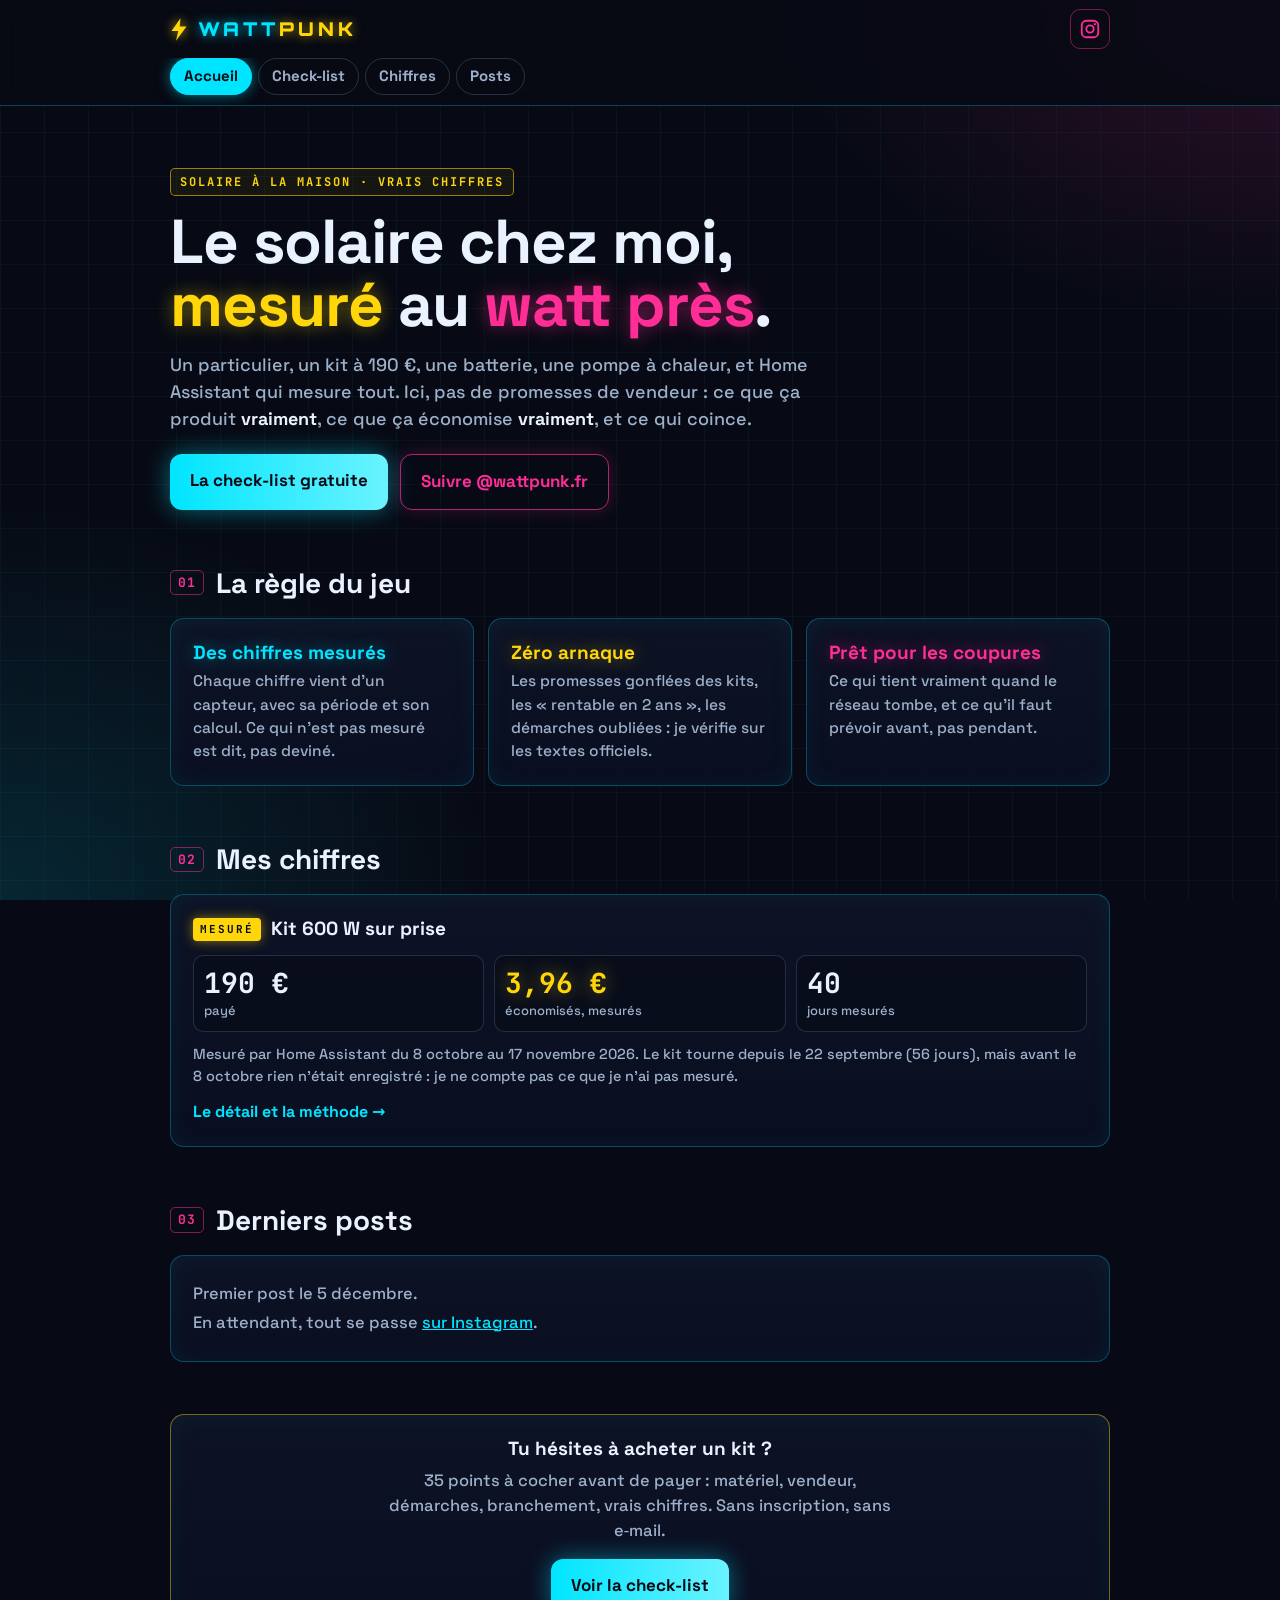
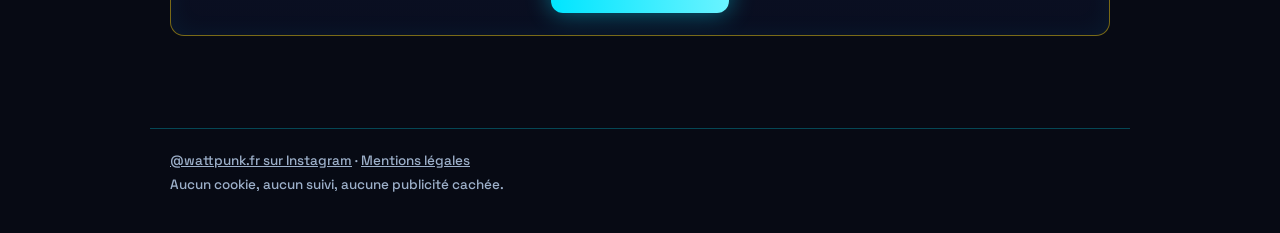
==== index.html @ 7ee6681b "Site WATTPUNK : accueil, check-list, chiffres, posts, mentions légales Co-Authored-By: Claude Opus 5" ====
<!doctype html>
<html lang="fr">
<head>
<meta charset="utf-8">
<meta name="viewport" content="width=device-width, initial-scale=1">
<title>WATTPUNK · Le solaire chez moi, mesuré au watt près</title>
<meta name="description" content="Énergie solaire à la maison avec les vrais chiffres de Home Assistant : kit sur prise, batterie, pompe à chaleur, coupures de courant. Check-list gratuite pour acheter un kit sans arnaque.">
<link rel="canonical" href="https://wattpunk.github.io/">
<link rel="icon" href="/assets/favicon.svg" type="image/svg+xml">
<meta name="theme-color" content="#070A14">
<meta property="og:type" content="website">
<meta property="og:locale" content="fr_FR">
<meta property="og:site_name" content="WATTPUNK">
<meta property="og:title" content="WATTPUNK · Le solaire chez moi, mesuré au watt près">
<meta property="og:description" content="Énergie solaire à la maison avec les vrais chiffres de Home Assistant : kit sur prise, batterie, pompe à chaleur, coupures de courant. Check-list gratuite pour acheter un kit sans arnaque.">
<meta property="og:url" content="https://wattpunk.github.io/">
<meta property="og:image" content="https://wattpunk.github.io/assets/og.jpg">
<meta name="twitter:card" content="summary_large_image">
<link rel="preload" href="/assets/fonts/space-grotesk-latin-500-normal.woff2" as="font" type="font/woff2" crossorigin>
<link rel="stylesheet" href="/assets/site.css">
</head>
<body>
<header class="tete">
  <div class="barre">
    <a class="logo" href="/" aria-label="WATTPUNK, accueil"><svg class="eclair" viewBox="0 0 24 30" aria-hidden="true"><path d="M14 0 L2 17 H11 L8 30 L22 11 H13 Z" fill="#FFD60A"/></svg><span>WATT<b>PUNK</b></span></a>
    <a class="insta-ico" href="https://www.instagram.com/wattpunk.fr/" aria-label="WATTPUNK sur Instagram"><svg viewBox="0 0 24 24" aria-hidden="true"><rect x="3" y="3" width="18" height="18" rx="5" fill="none" stroke="currentColor" stroke-width="2"/><circle cx="12" cy="12" r="4" fill="none" stroke="currentColor" stroke-width="2"/><circle cx="17.3" cy="6.7" r="1.2" fill="currentColor"/></svg></a>
  </div>
  <nav aria-label="Pages"><a href="/" aria-current=page>Accueil</a><a href="/checklist/">Check-list</a><a href="/chiffres/">Chiffres</a><a href="/historique/">Posts</a></nav>
</header>
<main>

<section class="heros">
  <div class="tag">SOLAIRE À LA MAISON · VRAIS CHIFFRES</div>
  <h1>Le solaire chez moi, <span class="j">mesuré</span> au <span class="m">watt près</span>.</h1>
  <p class="chapo">Un particulier, un kit à 190 €, une batterie, une pompe à chaleur, et Home Assistant qui
  mesure tout. Ici, pas de promesses de vendeur : ce que ça produit <b>vraiment</b>, ce que ça économise
  <b>vraiment</b>, et ce qui coince.</p>
  <div class="actions">
    <a class="btn" href="/checklist/">La check-list gratuite</a>
    <a class="btn btn2" href="https://www.instagram.com/wattpunk.fr/">Suivre @wattpunk.fr</a>
  </div>
</section>

<section>
  <h2><span class="num">01</span> La règle du jeu</h2>
  <div class="trois">
    <div class="card"><h3 class="c">Des chiffres mesurés</h3><p>Chaque chiffre vient d'un capteur, avec sa
    période et son calcul. Ce qui n'est pas mesuré est dit, pas deviné.</p></div>
    <div class="card"><h3 class="j">Zéro arnaque</h3><p>Les promesses gonflées des kits, les « rentable en
    2 ans », les démarches oubliées : je vérifie sur les textes officiels.</p></div>
    <div class="card"><h3 class="m">Prêt pour les coupures</h3><p>Ce qui tient vraiment quand le réseau tombe,
    et ce qu'il faut prévoir avant, pas pendant.</p></div>
  </div>
</section>

<section>
  <h2><span class="num">02</span> Mes chiffres</h2>
  <div class="card kit">
  <div class="kit-tete"><span class="pastille">MESURÉ</span><h3>Kit 600 W sur prise</h3></div>
  <div class="tuiles">
    <div class="tuile"><b>190 €</b><span>payé</span></div>
    <div class="tuile"><b class="j">3,96 €</b><span>économisés, mesurés</span></div>
    <div class="tuile"><b>40</b><span>jours mesurés</span></div>
  </div>
  <p class="note">Mesuré par Home Assistant du 8 octobre au 17 novembre 2026.
  Le kit tourne depuis le 22 septembre (56 jours), mais avant le
  8 octobre rien n'était enregistré : je ne compte pas ce que je n'ai pas mesuré.</p>
  <a class="lien" href="/chiffres/">Le détail et la méthode →</a>
</div>
</section>

<section>
  <h2><span class="num">03</span> Derniers posts</h2>
  <div class="vide card"><p>Premier post le 5 décembre.</p><p>En attendant, tout se passe <a href="https://www.instagram.com/wattpunk.fr/">sur Instagram</a>.</p></div>
  
</section>

<section class="card appel">
  <h3>Tu hésites à acheter un kit ?</h3>
  <p>35 points à cocher avant de payer : matériel, vendeur, démarches, branchement, vrais chiffres.
  Sans inscription, sans e‑mail.</p>
  <a class="btn" href="/checklist/">Voir la check-list</a>
</section>
</main>
<footer class="pied">
  <p><a href="https://www.instagram.com/wattpunk.fr/">@wattpunk.fr sur Instagram</a> · <a href="/mentions-legales/">Mentions légales</a></p>
  <p>Aucun cookie, aucun suivi, aucune publicité cachée.</p>
</footer>
</body>
</html>
---- assets/site.css ----
/* WATTPUNK — site public. Même charte que les visuels Instagram (outils/charte.py). */
@font-face { font-family: Orbitron; font-weight: 900; font-display: swap; src: url('fonts/orbitron-latin-900-normal.woff2') format('woff2'); }
@font-face { font-family: Grotesk; font-weight: 500; font-display: swap; src: url('fonts/space-grotesk-latin-500-normal.woff2') format('woff2'); }
@font-face { font-family: Grotesk; font-weight: 700; font-display: swap; src: url('fonts/space-grotesk-latin-700-normal.woff2') format('woff2'); }
@font-face { font-family: Mono; font-weight: 700; font-display: swap; src: url('fonts/jetbrains-mono-latin-700-normal.woff2') format('woff2'); }

:root {
  --nuit: #070A14; --panel: #0E1426; --cyan: #00E5FF; --jaune: #FFD60A; --magenta: #FF2E97;
  --texte: #EAF2FF; --gris: #9DB0CA; --trait: rgba(0, 229, 255, .28);
}
* { box-sizing: border-box; margin: 0; padding: 0; }
html { -webkit-text-size-adjust: 100%; }
body {
  min-height: 100vh; color: var(--texte); font-family: Grotesk, system-ui, sans-serif; font-weight: 500;
  line-height: 1.5; background:
    radial-gradient(800px 520px at 100% 0%, rgba(255, 46, 151, .16), transparent 62%),
    radial-gradient(800px 640px at 0% 100%, rgba(0, 229, 255, .13), transparent 62%),
    linear-gradient(rgba(0, 229, 255, .045) 1px, transparent 1px) 0 0 / 44px 44px,
    linear-gradient(90deg, rgba(0, 229, 255, .045) 1px, transparent 1px) 0 0 / 44px 44px,
    var(--nuit);
  background-attachment: fixed;
}
a { color: var(--cyan); }
b { color: var(--texte); font-weight: 700; }
.j { color: var(--jaune); text-shadow: 0 0 18px rgba(255, 214, 10, .45); }
.m { color: var(--magenta); text-shadow: 0 0 18px rgba(255, 46, 151, .5); }
.c { color: var(--cyan); text-shadow: 0 0 18px rgba(0, 229, 255, .45); }

/* En-tête */
.tete { position: sticky; top: 0; z-index: 10; background: rgba(7, 10, 20, .86);
  backdrop-filter: blur(10px); -webkit-backdrop-filter: blur(10px); border-bottom: 1px solid var(--trait); }
.barre, .tete nav { max-width: 980px; margin: 0 auto; padding: 0 20px; }
.barre { display: flex; align-items: center; justify-content: space-between; height: 58px; }
.logo { display: flex; align-items: center; gap: 10px; text-decoration: none; font-family: Orbitron; font-weight: 900;
  letter-spacing: 4px; font-size: 19px; color: var(--cyan); text-shadow: 0 0 12px rgba(0, 229, 255, .75); }
.logo b { color: var(--jaune); text-shadow: 0 0 12px rgba(255, 214, 10, .65); font-weight: 900; }
.eclair { width: 18px; height: 23px; filter: drop-shadow(0 0 6px rgba(255, 214, 10, .8)); }
.insta-ico { color: var(--magenta); width: 40px; height: 40px; display: grid; place-items: center; border-radius: 10px;
  border: 1px solid rgba(255, 46, 151, .45); }
.insta-ico svg { width: 22px; height: 22px; }
.tete nav { display: flex; gap: 6px; overflow-x: auto; padding-bottom: 10px; scrollbar-width: none; }
.tete nav::-webkit-scrollbar { display: none; }
.tete nav a { flex: none; text-decoration: none; color: var(--gris); font-size: 15px; font-weight: 700;
  padding: 6px 13px; border-radius: 999px; border: 1px solid rgba(143, 163, 191, .25); }
.tete nav a[aria-current] { color: var(--nuit); background: var(--cyan); border-color: var(--cyan);
  box-shadow: 0 0 14px rgba(0, 229, 255, .5); }

/* Contenu */
main { max-width: 980px; margin: 0 auto; padding: 8px 20px 30px; }
section { margin: 38px 0; }
.heros { margin-top: 30px; max-width: 760px; }
.etroit { max-width: 620px; }
.tag { display: inline-block; font-family: Mono; font-weight: 700; font-size: 12px; letter-spacing: 2px;
  color: var(--jaune); border: 1px solid rgba(255, 214, 10, .55); background: rgba(255, 214, 10, .06);
  border-radius: 5px; padding: 4px 9px; }
h1 { font-size: clamp(36px, 9.4vw, 62px); line-height: 1.03; letter-spacing: -1px; margin: 14px 0 14px; }
h2 { font-size: clamp(22px, 5.4vw, 28px); margin-bottom: 14px; display: flex; align-items: center; gap: 12px; }
h2 .num { font-family: Mono; font-size: 13px; color: var(--magenta); border: 1px solid rgba(255, 46, 151, .5);
  border-radius: 5px; padding: 2px 7px; letter-spacing: 1px; }
h3 { font-size: 19px; line-height: 1.25; margin-bottom: 6px; }
p { color: var(--gris); font-size: 16.5px; }
.chapo { font-size: 18px; max-width: 640px; }
.note { font-size: 14.5px; margin-top: 12px; }
.petit { font-family: Mono; font-size: 12px; text-align: center; letter-spacing: 1px; margin-top: 8px; }
.avert { font-size: 13.5px; margin-top: 22px; }

.card { background: linear-gradient(180deg, rgba(14, 20, 38, .92), rgba(10, 15, 34, .92));
  border: 1px solid var(--trait); border-radius: 14px; padding: 18px; box-shadow: inset 0 0 26px rgba(0, 229, 255, .06); }
.trois { display: grid; gap: 14px; grid-template-columns: repeat(auto-fit, minmax(240px, 1fr)); }
.trois p { font-size: 15.5px; }

.actions { display: flex; flex-wrap: wrap; gap: 12px; margin-top: 22px; }
.btn { display: inline-block; text-align: center; text-decoration: none; font-weight: 700; font-size: 17px;
  padding: 14px 20px; border-radius: 12px; color: var(--nuit); background: linear-gradient(90deg, var(--cyan), #6af3ff);
  box-shadow: 0 0 24px rgba(0, 229, 255, .45); }
.btn2 { color: var(--magenta); background: transparent; border: 1px solid rgba(255, 46, 151, .7);
  box-shadow: 0 0 18px rgba(255, 46, 151, .2); }
.btn.large { display: block; margin-top: 24px; font-size: 19px; padding: 17px; }
.lien { display: inline-block; margin-top: 12px; font-weight: 700; text-decoration: none; }

/* Kit */
.kit-tete { display: flex; align-items: center; gap: 10px; flex-wrap: wrap; }
.kit-tete h3 { margin: 0; }
.pastille { font-family: Mono; font-size: 11px; letter-spacing: 2px; color: var(--nuit); background: var(--jaune);
  border-radius: 4px; padding: 3px 7px; box-shadow: 0 0 12px rgba(255, 214, 10, .5); }
.tuiles { display: grid; grid-template-columns: repeat(3, 1fr); gap: 10px; margin-top: 14px; }
.tuile { border: 1px solid rgba(143, 163, 191, .22); border-radius: 10px; padding: 12px 10px; background: rgba(7, 10, 20, .5); }
.tuile b { display: block; font-family: Mono; font-size: clamp(19px, 5.6vw, 28px); line-height: 1.1; white-space: nowrap; }
.tuile span { display: block; font-size: 13px; color: var(--gris); margin-top: 4px; line-height: 1.25; }

/* Posts */
.posts { display: grid; gap: 16px; grid-template-columns: repeat(auto-fill, minmax(260px, 1fr)); }
.post { border: 1px solid var(--trait); border-radius: 14px; overflow: hidden; background: rgba(10, 15, 34, .92);
  display: flex; flex-direction: column; }
.post-img { position: relative; display: block; aspect-ratio: 4 / 5; background: var(--panel); }
.post-img img { width: 100%; height: 100%; object-fit: cover; display: block; }
.genre { position: absolute; top: 10px; left: 10px; font-family: Mono; font-size: 11px; letter-spacing: 2px;
  color: var(--nuit); background: var(--cyan); border-radius: 4px; padding: 3px 7px; }
.post-txt { padding: 14px 16px 16px; display: flex; flex-direction: column; flex: 1; }
.post-txt time { font-family: Mono; font-size: 12px; color: var(--jaune); letter-spacing: 1px; }
.post-txt h3 { margin: 6px 0; }
.post-txt p { font-size: 15px; flex: 1; }
.vide p { margin: 4px 0; }

/* Check-list */
.cases { list-style: none; margin-top: 22px; padding: 8px 16px; }
.cases li { position: relative; padding: 9px 0 9px 28px; border-bottom: 1px solid rgba(143, 163, 191, .15); font-size: 16px; }
.cases li:last-child { border-bottom: none; }
.cases li::before { content: ""; position: absolute; left: 0; top: 13px; width: 14px; height: 14px;
  border: 2px solid var(--jaune); border-radius: 3px; box-shadow: 0 0 8px rgba(255, 214, 10, .5); }

/* Textes longs, tableaux */
.texte h3 { margin-top: 18px; }
.texte h3:first-child { margin-top: 0; }
.texte p, .puces li { font-size: 15.5px; color: var(--gris); }
.puces { padding-left: 18px; }
.puces li { margin: 8px 0; }
.puces li::marker { color: var(--cyan); }
.table { padding: 0; overflow-x: auto; }
table { width: 100%; border-collapse: collapse; font-size: 15px; }
th, td { text-align: left; padding: 11px 14px; border-bottom: 1px solid rgba(143, 163, 191, .15); }
th { font-family: Mono; font-size: 12px; letter-spacing: 1px; color: var(--cyan); }
td { color: var(--gris); }
.appel { text-align: center; border-color: rgba(255, 214, 10, .45); }
.appel p { margin: 8px auto 16px; max-width: 520px; }

/* Pied */
.pied { max-width: 980px; margin: 10px auto 0; padding: 18px 20px 34px; border-top: 1px solid var(--trait); }
.pied p { font-size: 13.5px; margin: 4px 0; }
.pied a { color: var(--gris); }

@media (min-width: 760px) {
  .heros { margin-top: 54px; }
  section { margin: 52px 0; }
  .card { padding: 22px; }
}
@media (max-width: 400px) {
  .barre, .tete nav, main, .pied { padding-left: 16px; padding-right: 16px; }
  .tete nav { gap: 5px; }
  .tete nav a { font-size: 14px; padding: 6px 10px; }
  .tuile { padding: 10px 7px; }
  .tuile span { font-size: 12px; }
}
a:focus-visible, .btn:focus-visible { outline: 2px solid var(--jaune); outline-offset: 3px; }
@media (prefers-reduced-motion: reduce) { * { scroll-behavior: auto; } }
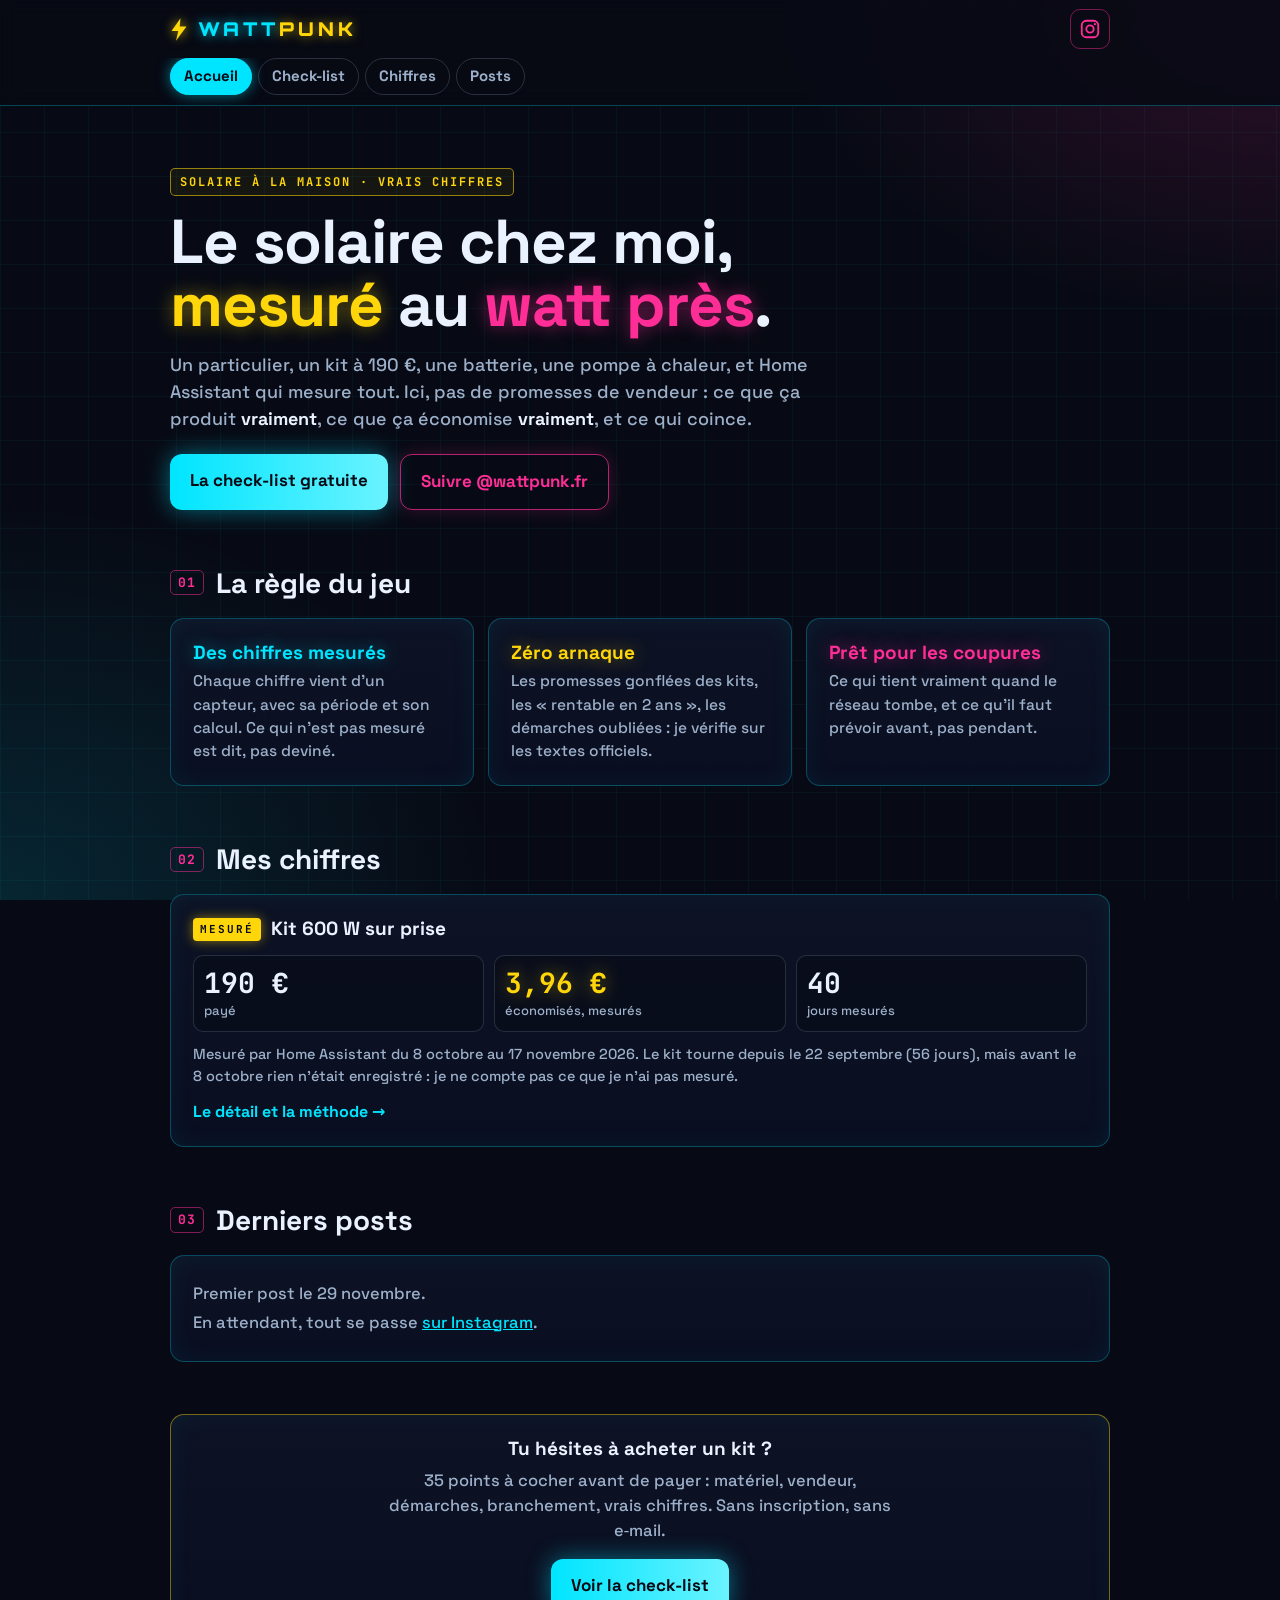
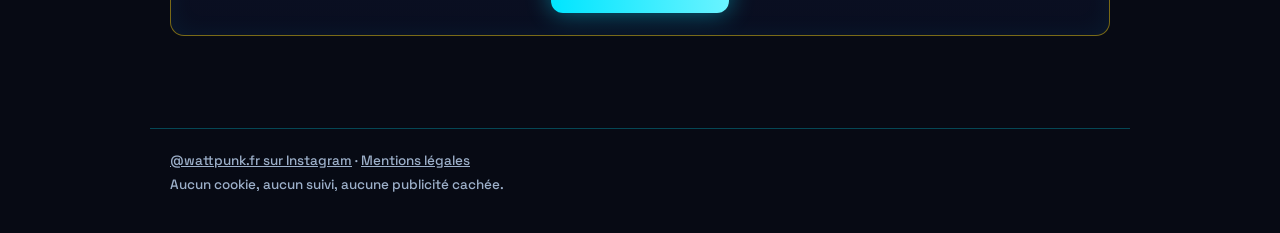
==== commit 6f3d554b: "Site : premier post le 29 novembre Co-Authored-By: Claude Opus 5.5 <noreply@anthropic.com> Claude-Se" ====
--- a/index.html
+++ b/index.html
@@ -71,7 +71,7 @@
 
 <section>
   <h2><span class="num">03</span> Derniers posts</h2>
-  <div class="vide card"><p>Premier post le 5 décembre.</p><p>En attendant, tout se passe <a href="https://www.instagram.com/wattpunk.fr/">sur Instagram</a>.</p></div>
+  <div class="vide card"><p>Premier post le 29 novembre.</p><p>En attendant, tout se passe <a href="https://www.instagram.com/wattpunk.fr/">sur Instagram</a>.</p></div>
   
 </section>
 
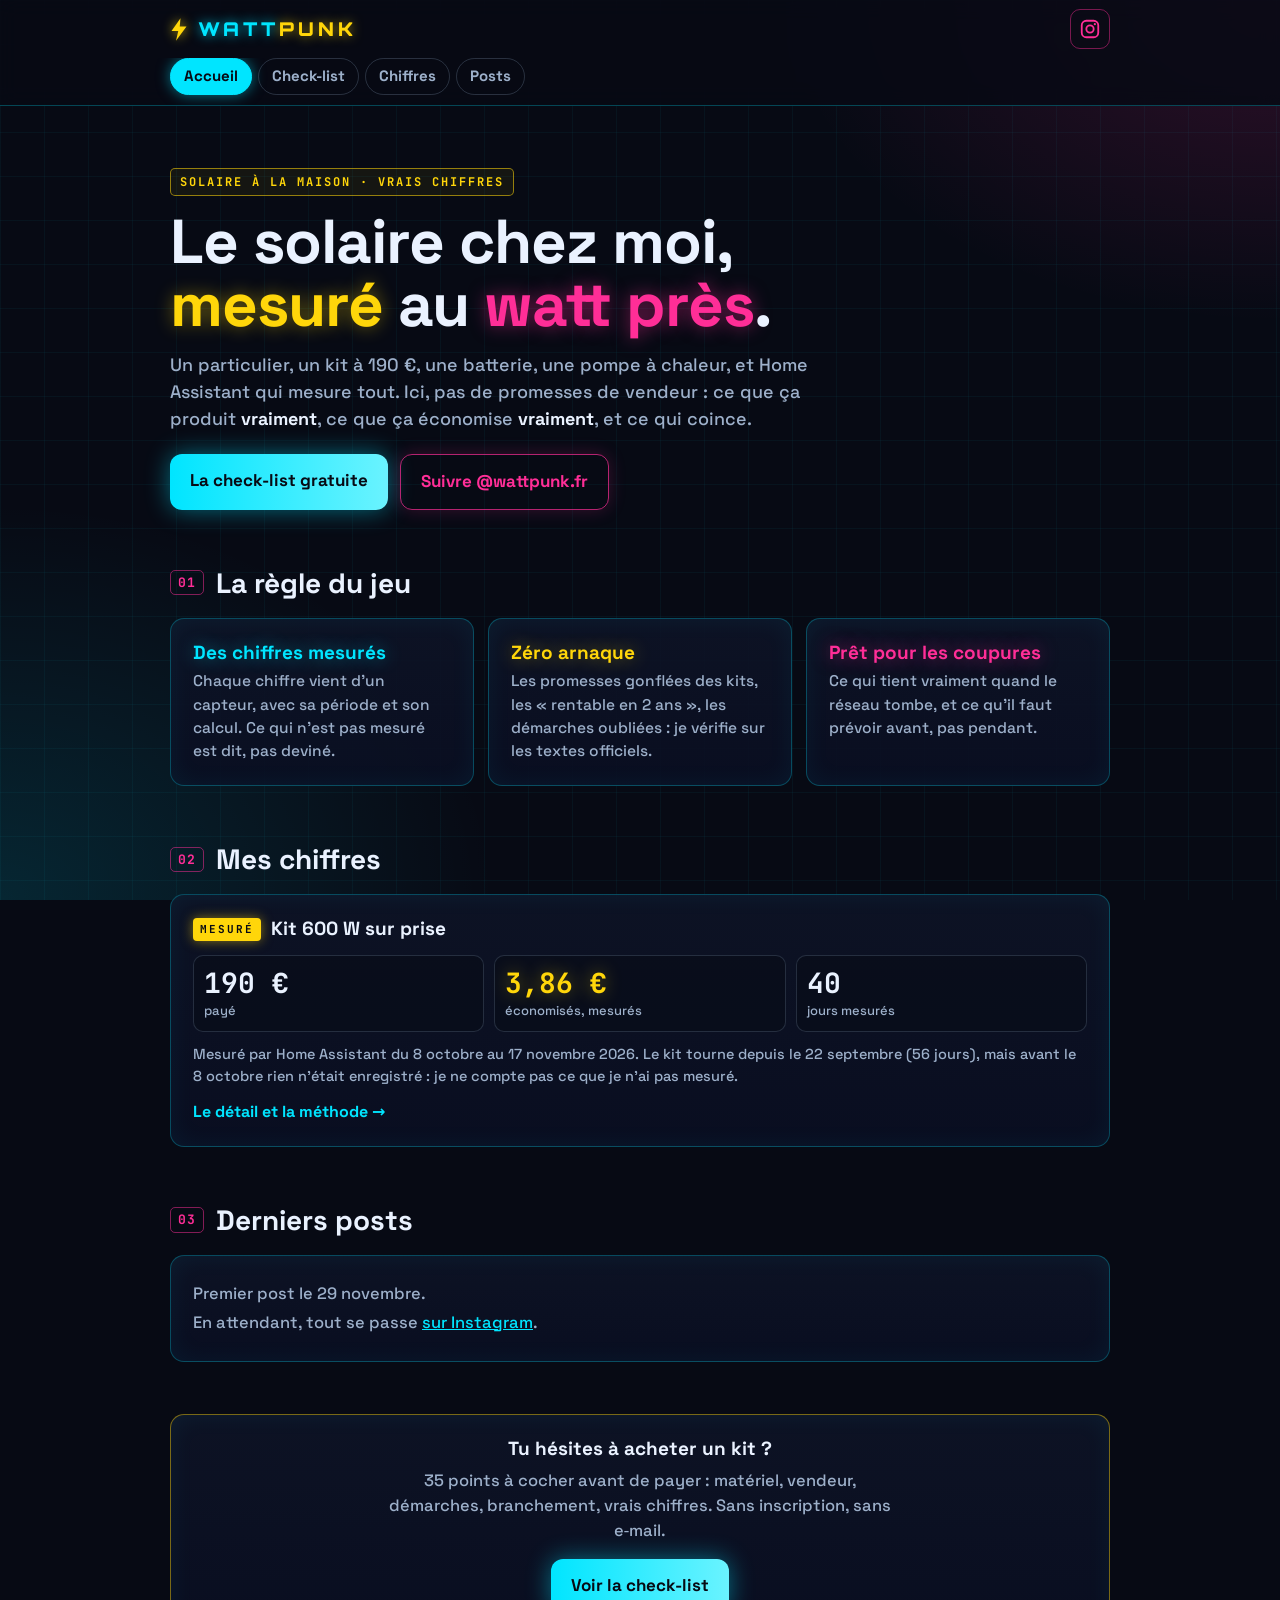
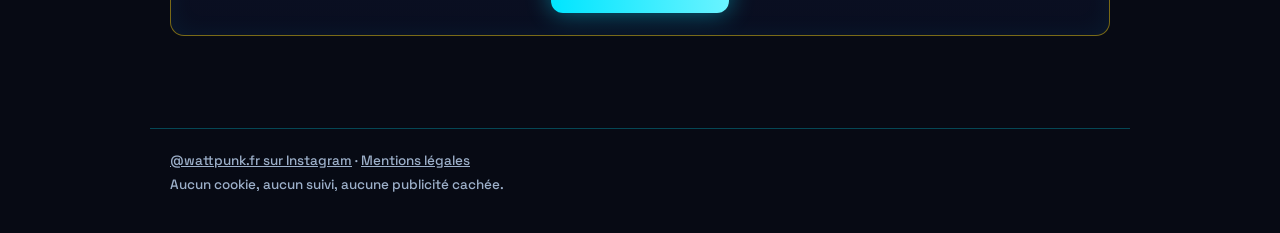
==== commit f8354570: "Site : économies mesurées du kit corrigées (3,86 €) Co-Authored-By: Claude Opus 5.5 <noreply@anthrop" ====
--- a/index.html
+++ b/index.html
@@ -59,7 +59,7 @@
   <div class="kit-tete"><span class="pastille">MESURÉ</span><h3>Kit 600 W sur prise</h3></div>
   <div class="tuiles">
     <div class="tuile"><b>190 €</b><span>payé</span></div>
-    <div class="tuile"><b class="j">3,96 €</b><span>économisés, mesurés</span></div>
+    <div class="tuile"><b class="j">3,86 €</b><span>économisés, mesurés</span></div>
     <div class="tuile"><b>40</b><span>jours mesurés</span></div>
   </div>
   <p class="note">Mesuré par Home Assistant du 8 octobre au 17 novembre 2026.
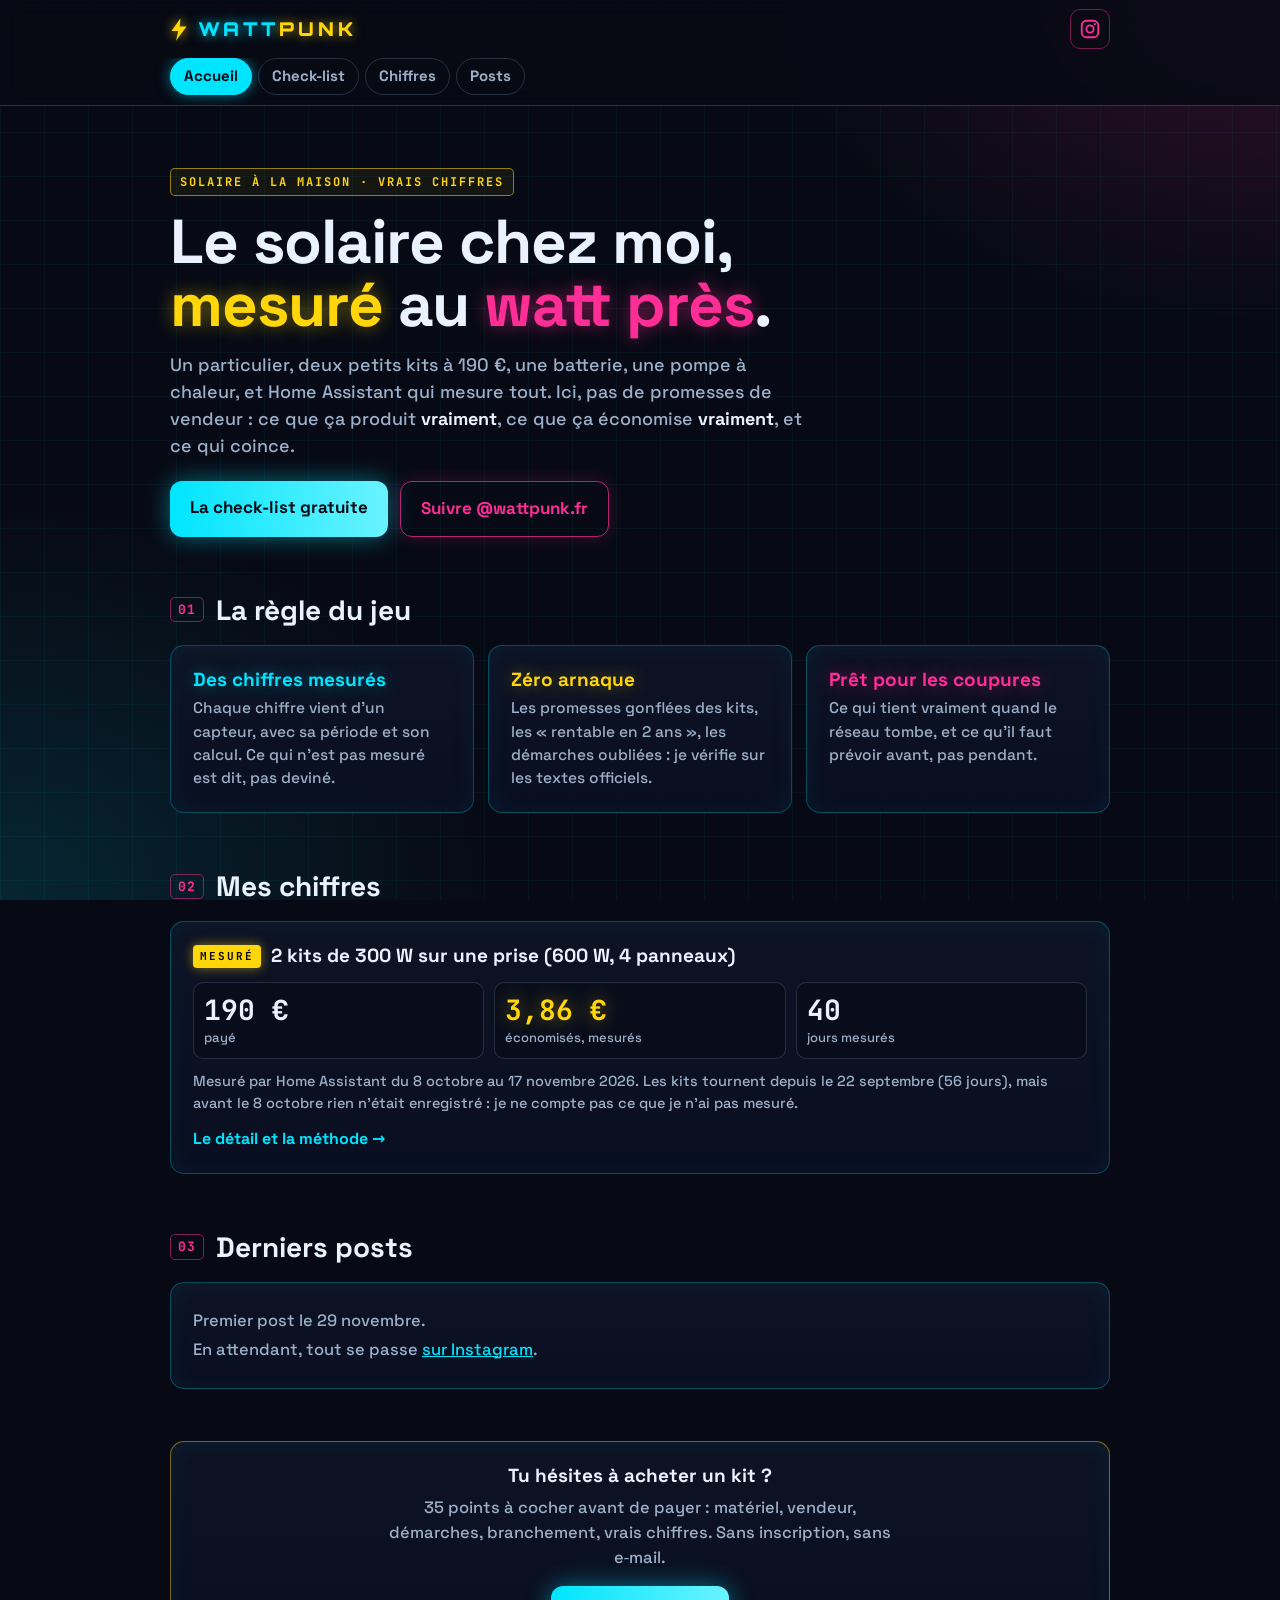
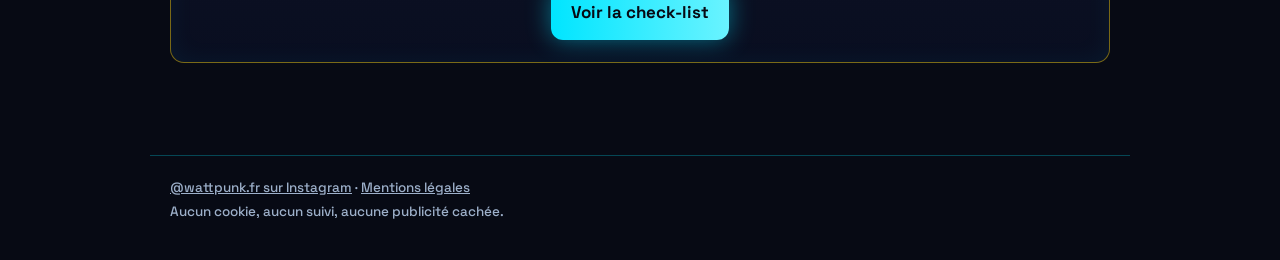
==== commit 27a294aa: "Site : deux kits de 300 W, check-list corrigée Co-Authored-By: Claude Opus 5.5 <noreply@anthropic.co" ====
--- a/index.html
+++ b/index.html
@@ -32,7 +32,7 @@
 <section class="heros">
   <div class="tag">SOLAIRE À LA MAISON · VRAIS CHIFFRES</div>
   <h1>Le solaire chez moi, <span class="j">mesuré</span> au <span class="m">watt près</span>.</h1>
-  <p class="chapo">Un particulier, un kit à 190 €, une batterie, une pompe à chaleur, et Home Assistant qui
+  <p class="chapo">Un particulier, deux petits kits à 190 €, une batterie, une pompe à chaleur, et Home Assistant qui
   mesure tout. Ici, pas de promesses de vendeur : ce que ça produit <b>vraiment</b>, ce que ça économise
   <b>vraiment</b>, et ce qui coince.</p>
   <div class="actions">
@@ -56,14 +56,14 @@
 <section>
   <h2><span class="num">02</span> Mes chiffres</h2>
   <div class="card kit">
-  <div class="kit-tete"><span class="pastille">MESURÉ</span><h3>Kit 600 W sur prise</h3></div>
+  <div class="kit-tete"><span class="pastille">MESURÉ</span><h3>2 kits de 300 W sur une prise (600 W, 4 panneaux)</h3></div>
   <div class="tuiles">
     <div class="tuile"><b>190 €</b><span>payé</span></div>
     <div class="tuile"><b class="j">3,86 €</b><span>économisés, mesurés</span></div>
     <div class="tuile"><b>40</b><span>jours mesurés</span></div>
   </div>
   <p class="note">Mesuré par Home Assistant du 8 octobre au 17 novembre 2026.
-  Le kit tourne depuis le 22 septembre (56 jours), mais avant le
+  Les kits tournent depuis le 22 septembre (56 jours), mais avant le
   8 octobre rien n'était enregistré : je ne compte pas ce que je n'ai pas mesuré.</p>
   <a class="lien" href="/chiffres/">Le détail et la méthode →</a>
 </div>
